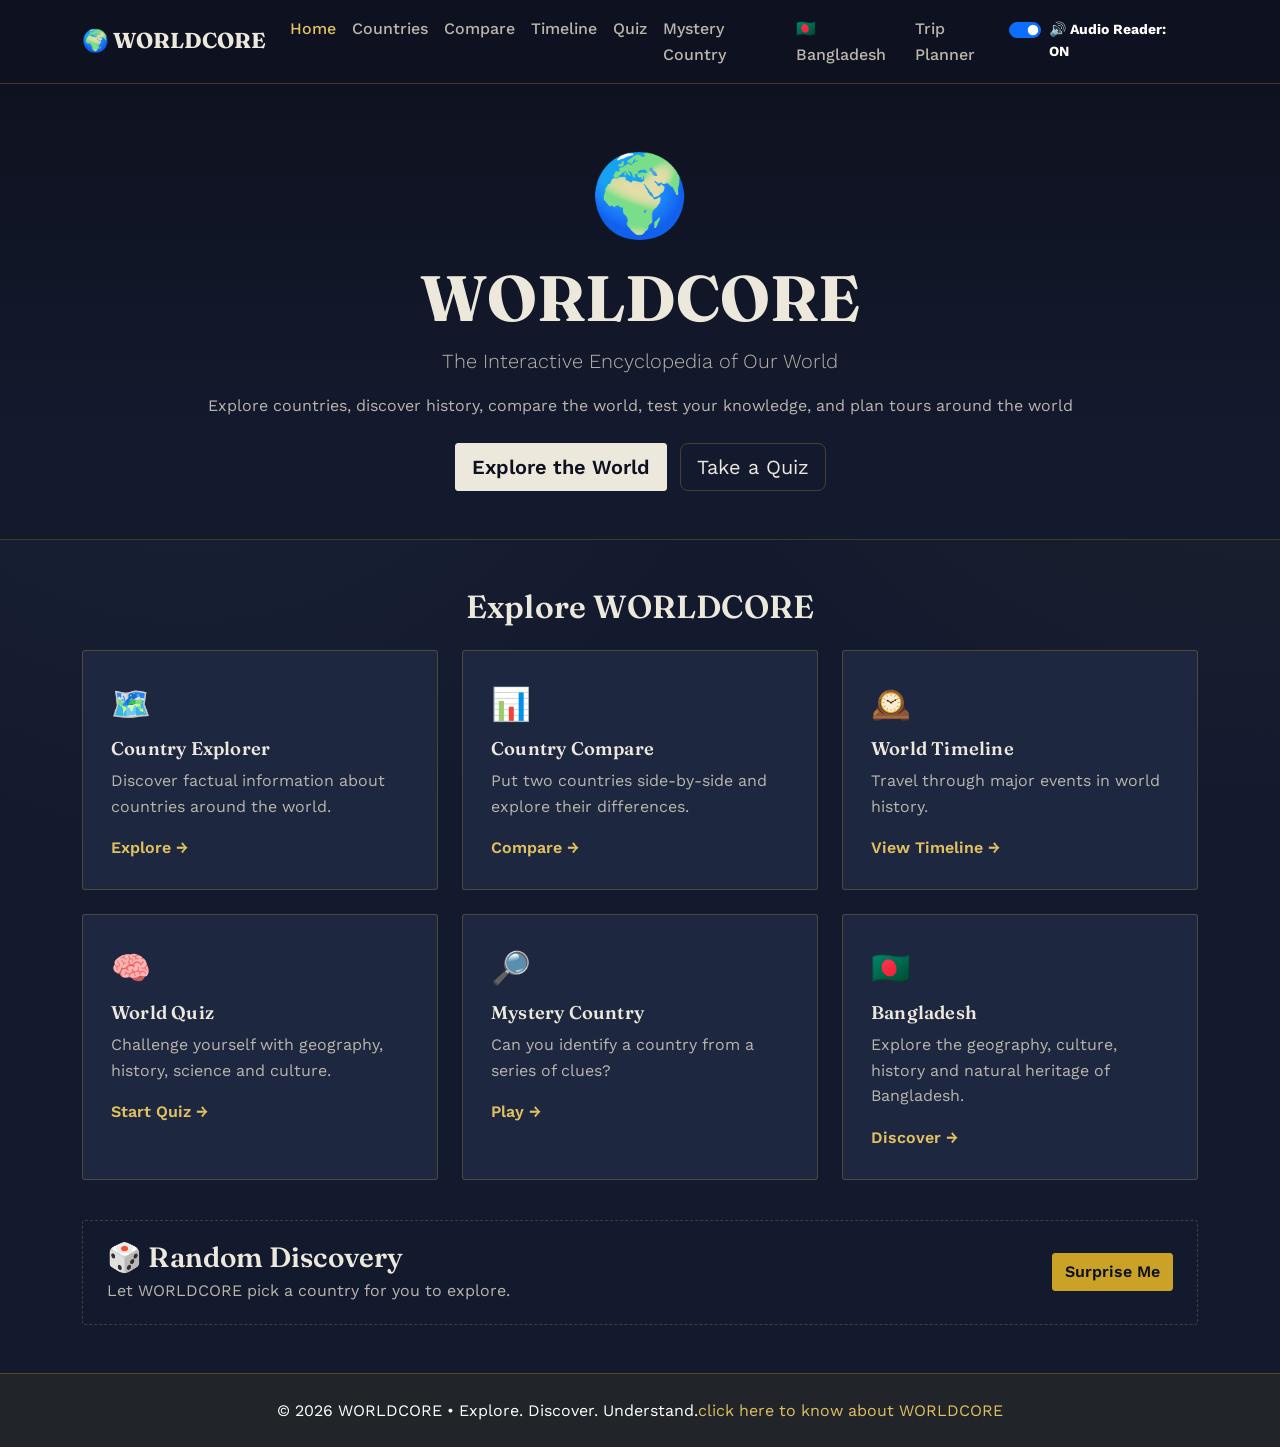
==== index.html @ 5ace5e3d "Add website files" ====
<!DOCTYPE html>
<html lang="en">
<head>
<meta charset="UTF-8">
<meta name="viewport" content="width=device-width, initial-scale=1.0">
<title>WORLDCORE | Interactive Encyclopedia</title>
<link href="https://cdn.jsdelivr.net/npm/bootstrap@5.3.3/dist/css/bootstrap.min.css" rel="stylesheet">
<link rel="stylesheet" href="css/style.css">
<style>
  /* Optional: Adds a gentle visual cursor state reminder when TTS engine is active */
  body.tts-enabled .feature-card {
    cursor: help;
  }
</style>
</head>
<body>
<nav class="navbar navbar-expand-lg navbar-dark bg-dark sticky-top">
<div class="container">
  <a class="navbar-brand fw-bold" href="index.html">🌍 WORLDCORE</a>
  
  <!-- NEW: Text-to-Speech Toggle Control inside Nav Bar -->
  <div class="d-flex align-items-center ms-auto me-3 order-lg-last">
    <div class="form-check form-switch text-white">
      <input class="form-check-input" type="checkbox" id="ttsToggle" checked>
      <label class="form-check-label small fw-bold" for="ttsToggle" id="ttsLabel">🔊 Audio Reader: ON</label>
    </div>
  </div>

  <button class="navbar-toggler" data-bs-toggle="collapse" data-bs-target="#nav"><span class="navbar-toggler-icon"></span></button>
  <div class="collapse navbar-collapse" id="nav">
    <ul class="navbar-nav ms-auto">
      <li class="nav-item"><a class="nav-link active" href="index.html">Home</a></li>
      <li class="nav-item"><a class="nav-link" href="countries.html">Countries</a></li>
      <li class="nav-item"><a class="nav-link" href="compare.html">Compare</a></li>
      <li class="nav-item"><a class="nav-link" href="timeline.html">Timeline</a></li>
      <li class="nav-item"><a class="nav-link" href="quiz.html">Quiz</a></li>
      <li class="nav-item"><a class="nav-link" href="mystery.html">Mystery Country</a></li>
      <li class="nav-item"><a class="nav-link" href="bangladesh.html">🇧🇩 Bangladesh</a></li>
      <li class="nav-item"><a class="nav-link" href="tripplanner.html">Trip Planner</a></li>
    </ul>
  </div>
</div>
</nav>

<header class="hero text-center text-white">
<div class="container py-5">
<div class="display-1 mb-3">🌍</div>
<h1 class="display-3 fw-bold">WORLDCORE</h1>
<p class="lead">The Interactive Encyclopedia of Our World</p>
<p class="mb-4">Explore countries, discover history, compare the world, test your knowledge, and plan tours around the world</p>
<a href="countries.html" class="btn btn-light btn-lg me-2">Explore the World</a>
<a href="quiz.html" class="btn btn-outline-light btn-lg">Take a Quiz</a>
</div></header>

<main class="container py-5">
<h2 class="text-center mb-4">Explore WORLDCORE</h2>
<div class="row g-4">
<div class="col-md-4"><div class="feature-card"><span>🗺️</span><h3>Country Explorer</h3><p>Discover factual information about countries around the world.</p><a href="countries.html">Explore →</a></div></div>
<div class="col-md-4"><div class="feature-card"><span>📊</span><h3>Country Compare</h3><p>Put two countries side-by-side and explore their differences.</p><a href="compare.html">Compare →</a></div></div>
<div class="col-md-4"><div class="feature-card"><span>🕰️</span><h3>World Timeline</h3><p>Travel through major events in world history.</p><a href="timeline.html">View Timeline →</a></div></div>
<div class="col-md-4"><div class="feature-card"><span>🧠</span><h3>World Quiz</h3><p>Challenge yourself with geography, history, science and culture.</p><a href="quiz.html">Start Quiz →</a></div></div>
<div class="col-md-4"><div class="feature-card"><span>🔎</span><h3>Mystery Country</h3><p>Can you identify a country from a series of clues?</p><a href="mystery.html">Play →</a></div></div>
<div class="col-md-4"><div class="feature-card"><span>🇧🇩</span><h3>Bangladesh</h3><p>Explore the geography, culture, history and natural heritage of Bangladesh.</p><a href="bangladesh.html">Discover →</a></div></div>
</div>

<div class="random-strip">
  <div>
    <h3 class="mb-1">🎲 Random Discovery</h3>
    <p>Let WORLDCORE pick a country for you to explore.</p>
  </div>
  <a href="#" id="randomLink" class="btn btn-dark">Surprise Me</a>
</div>
</main>

<script>
// --- Existing Randomizer Code ---
const randomCountries=["Bangladesh","Japan","France","Brazil","India","Canada","Australia","Egypt","United Kingdom","United States","Afghanistan", "Albania","Algeria","Andorra", "Angola","Antigua and Barbuda", "Argentina","Armenia","Austria","Azerbaijan","Bahamas","Bahrain","Barbados","Belarus","Belgium","Belize","Benin","Bhutan","Bolivia", "Bosnia and Herzegovina","Suriname","Timor-Leste","Vatican City","Venezuela", "Yemen","Oman","Zambia","Zimbabwe","Tuvalu","Saint Lucia","Senegal","Serbia","Spain","Sudan","South Sudan","Timor-Leste","San Marino","Rwanda"];
document.getElementById("randomLink").onclick=(e)=>{
  e.preventDefault();
  const pick=randomCountries[Math.floor(Math.random()*randomCountries.length)];
  location.href=`country.html?country=${encodeURIComponent(pick)}`;
};

// --- NEW: Audio Reader / Text-to-Speech Feature ---
const ttsToggle = document.getElementById('ttsToggle');
const ttsLabel = document.getElementById('ttsLabel');
const featureCards = document.querySelectorAll('.feature-card');

// Helper state checking function
function isTextToSpeechEnabled() {
  return ttsToggle.checked;
}

// Update label UI and clean up voice engine if turned off mid-speech
ttsToggle.addEventListener('change', () => {
  if (isTextToSpeechEnabled()) {
    ttsLabel.innerText = "🔊 Audio Reader: ON";
    document.body.classList.add('tts-enabled');
  } else {
    ttsLabel.innerText = "🔇 Audio Reader: OFF";
    document.body.classList.remove('tts-enabled');
    window.speechSynthesis.cancel(); // Stop talking instantly
  }
});

// Sync tracking initial style helper matching switch setup defaults
if(isTextToSpeechEnabled()) document.body.classList.add('tts-enabled');

// Map speech actions to all feature cards found inside the document structure
featureCards.forEach(card => {
  
  // 1. Mouse Hover Inbound Event
  card.addEventListener('mouseenter', () => {
    if (!isTextToSpeechEnabled()) return; // Abort if user chose "OFF"

    // Stop currently active queues to bypass lagging sound blocks
    window.speechSynthesis.cancel();

    // Isolate structural plain text values inside current container
    const textToSpeak = card.innerText;

    // Create a new utterance transaction target instance
    const utterance = new SpeechSynthesisUtterance(textToSpeak);
    
    // Custom clean-up speech filter: strips down raw arrow symbols read as noise
    utterance.text = textToSpeak.replace('→', ''); 

    // Execute core translation audio playback
    window.speechSynthesis.speak(utterance);
  });

  // 2. Mouse Leave Event
  card.addEventListener('mouseleave', () => {
    // Shuts the speaker off smoothly immediately as mouse drops boundaries away
    if (isTextToSpeechEnabled()) {
      window.speechSynthesis.cancel();
    }
  });
});
</script>

<footer class="bg-dark text-white text-center p-4">© 2026 WORLDCORE • Explore. Discover. Understand.<a href="about.html">click here to know about WORLDCORE</a></footer>
<script src="https://cdn.jsdelivr.net/npm/bootstrap@5.3.3/dist/js/bootstrap.bundle.min.js"></script>
</body>
</html>
---- css/style.css ----
/* ============================================================
   WORLDCORE — "Night Atlas" design system
   ============================================================ */

@import url('https://fonts.googleapis.com/css2?family=Fraunces:opsz,wght@9..144,400;9..144,600;9..144,700&family=Work+Sans:wght@400;500;600&display=swap');

:root{
  --ink-900:#0e1220;
  --ink-800:#141a2e;
  --ink-700:#1e2740;
  --ink-600:#2a3555;
  --brass:#c9a227;
  --brass-soft:#e0c05f;
  --teal:#4e8098;
  --parchment:#ede8dc;
  --parchment-dim:#b9b6ab;
  --sage:#7fa37b;
  --terracotta:#c06a4f;
  --rule: rgba(201,162,39,0.28);
  --radius: 3px;
}

*{box-sizing:border-box;}

body{
  background:var(--ink-800);
  color:var(--parchment);
  font-family:'Work Sans', sans-serif;
  font-size:16px;
  line-height:1.6;
  background-image:
    radial-gradient(ellipse at 15% -10%, rgba(78,128,152,0.14), transparent 45%),
    radial-gradient(ellipse at 100% 0%, rgba(201,162,39,0.08), transparent 40%);
}

h1,h2,h3,h4{
  font-family:'Fraunces', serif;
  font-weight:600;
  color:var(--parchment);
  letter-spacing:0.2px;
}

a{ color:var(--brass-soft); text-decoration:none; }
a:hover{ color:var(--brass); }

p{ color:var(--parchment-dim); }
.lead{ color:var(--parchment-dim); }
.text-secondary{ color:var(--parchment-dim) !important; }

/* ---------- Navbar ---------- */
.navbar{
  background:var(--ink-900) !important;
  border-bottom:1px solid var(--rule);
}
.navbar-brand{
  font-family:'Fraunces', serif;
  font-size:1.35rem;
  color:var(--parchment) !important;
}
.nav-link{
  color:var(--parchment-dim) !important;
  font-weight:500;
}
.nav-link:hover, .nav-link.active{
  color:var(--brass-soft) !important;
}
.btn-outline-light{
  border-color:var(--rule);
  color:var(--parchment);
}
.btn-outline-light:hover{
  background:var(--brass);
  border-color:var(--brass);
  color:var(--ink-900);
}

/* ---------- Buttons ---------- */
.btn-dark{
  background:var(--brass);
  border:1px solid var(--brass);
  color:var(--ink-900);
  font-weight:600;
  border-radius:var(--radius);
}
.btn-dark:hover{
  background:var(--brass-soft);
  border-color:var(--brass-soft);
  color:var(--ink-900);
}
.btn-light{
  background:var(--parchment);
  border:1px solid var(--parchment);
  color:var(--ink-900);
  font-weight:600;
  border-radius:var(--radius);
}
.btn-light:hover{ background:var(--brass-soft); border-color:var(--brass-soft); }

/* ---------- Hero (home) ---------- */
.hero{
  background:linear-gradient(180deg, var(--ink-900), var(--ink-800) 80%);
  border-bottom:1px solid var(--rule);
  padding-top:1rem;
}
.hero .display-3{ font-family:'Fraunces', serif; }

/* Bangladesh hero */
.bd-hero{
  background:linear-gradient(180deg, var(--ink-900), var(--ink-800) 85%);
  border-bottom:1px solid var(--rule);
}

/* ---------- Cards ---------- */
.feature-card, .info-box, .country-card, .mystery-card, .quiz-card{
  background:var(--ink-700);
  border:1px solid var(--rule);
  border-radius:var(--radius);
  padding:1.75rem;
  height:100%;
  transition:border-color .15s ease;
}
.feature-card:hover, .country-card:hover{
  border-color:var(--brass);
}
.feature-card span{
  font-size:2rem;
  display:block;
  margin-bottom:.5rem;
}
.feature-card h3, .info-box h3{
  font-size:1.15rem;
  margin-bottom:.5rem;
}
.feature-card a{
  font-weight:600;
}

.country-card{ text-align:center; }
.country-card .flag{ font-size:2.5rem; margin-bottom:.5rem; }
.country-card h3{ margin-bottom:.35rem; }
.country-card p{ font-size:.92rem; margin-bottom:1rem; }

/* ---------- Country profile hero ---------- */
.country-hero{
  border-bottom:1px solid var(--rule);
  padding-bottom:2rem;
  margin-bottom:.5rem;
  text-align:center;
}

/* ---------- Forms ---------- */
.form-control, .form-select{
  background:var(--ink-700);
  border:1px solid var(--rule);
  color:var(--parchment);
}
.form-control:focus, .form-select:focus{
  background:var(--ink-700);
  color:var(--parchment);
  border-color:var(--brass);
  box-shadow:0 0 0 .2rem rgba(201,162,39,0.18);
}
.form-control::placeholder{ color:var(--parchment-dim); }

/* ---------- Tables (compare) ---------- */
.table{
  color:var(--parchment);
  border-color:var(--rule);
}
.table thead th{
  font-family:'Fraunces', serif;
  font-weight:600;
  background:var(--ink-900);
  color:var(--brass-soft);
  border-color:var(--rule);
}
.table td, .table th{
  border-color:var(--rule) !important;
  background:transparent;
}
.table-bordered{ border-color:var(--rule); }

/* ---------- Timeline ---------- */
.timeline{
  position:relative;
  border-left:2px solid var(--rule);
  padding-left:2rem;
  margin-top:2rem;
}
.timeline > div{
  position:relative;
  padding-bottom:2.25rem;
}
.timeline > div::before{
  content:'';
  position:absolute;
  left:-2.42rem;
  top:.35rem;
  width:.65rem;
  height:.65rem;
  border-radius:50%;
  background:var(--brass);
  border:2px solid var(--ink-800);
}
.timeline span{
  display:inline-block;
  font-size:.85rem;
  color:var(--teal);
  font-weight:600;
  margin-bottom:.15rem;
}
.timeline h3{ font-size:1.2rem; margin-bottom:.25rem; }

/* ---------- Quiz ---------- */
.quiz-card{ max-width:640px; margin:0 auto; }
.answer{
  border-color:var(--rule);
  color:var(--parchment);
  border-radius:var(--radius);
}
.answer:hover{
  background:var(--ink-600);
  border-color:var(--brass);
  color:var(--parchment);
}
.answer.border-success{
  border-color:var(--sage) !important;
  border-width:2px;
  color:var(--sage);
}
.answer.border-danger{
  border-color:var(--terracotta) !important;
  border-width:2px;
  color:var(--terracotta);
}
#score{ color:var(--brass-soft); }

/* ---------- Mystery ---------- */
.mystery-card{ max-width:640px; margin:0 auto; text-align:center; }
#answer.correct{ color:var(--sage); }
#answer.incorrect{ color:var(--terracotta); }

/* ---------- Footer ---------- */
footer{
  background:var(--ink-900) !important;
  border-top:1px solid var(--rule);
  color:var(--parchment-dim) !important;
}

/* ---------- Random Discovery ---------- */
.random-strip{
  border:1px dashed var(--rule);
  border-radius:var(--radius);
  padding:1.25rem 1.5rem;
  display:flex;
  align-items:center;
  justify-content:space-between;
  gap:1rem;
  flex-wrap:wrap;
  margin-top:2.5rem;
}
.random-strip p{ margin:0; }

/* ---------- Category chips (timeline filter) ---------- */
.chip{
  display:inline-block;
  padding:.35rem .9rem;
  border:1px solid var(--rule);
  border-radius:999px;
  color:var(--parchment-dim);
  font-size:.85rem;
  margin:0 .4rem .4rem 0;
  cursor:pointer;
  background:transparent;
}
.chip.active{
  background:var(--brass);
  border-color:var(--brass);
  color:var(--ink-900);
  font-weight:600;
}

/* ---------- Divisions grid (bangladesh) ---------- */
.division-card{
  background:var(--ink-700);
  border:1px solid var(--rule);
  border-radius:var(--radius);
  padding:1.1rem 1.3rem;
  height:100%;
}
.division-card h4{ font-size:1.05rem; margin-bottom:.35rem; color:var(--brass-soft); }
.division-card p{ font-size:.9rem; margin:0; }


/* ---------- Country map (Leaflet) ---------- */
.map-section{
  margin-top:1.5rem;
  background:var(--ink-700);
  border:1px solid var(--rule);
  border-radius:var(--radius);
  padding:1rem;
}
.map-section[hidden]{ display:none; }
.map-head{ display:flex; flex-wrap:wrap; gap:.75rem; align-items:center; justify-content:space-between; margin-bottom:.75rem; }
.map-head h3{ margin:0; font-size:1.25rem; }
.map-actions{ display:flex; gap:.5rem; flex-wrap:wrap; }
.country-map{
  height:520px;
  width:100%;
  border:1px solid var(--rule);
  border-radius:var(--radius);
  background:var(--ink-900);
  z-index:0;
}
.map-status{ margin:.75rem 0 0; font-size:.95rem; }
.map-hint{ margin:.5rem 0 0; font-size:.8rem; opacity:.8; }
.map-section.is-full{
  position:fixed; inset:0; z-index:2000;
  margin:0; border-radius:0; display:flex; flex-direction:column;
}
.map-section.is-full .country-map{ flex:1; height:auto; }
body.map-full{ overflow:hidden; }
.leaflet-popup-content{ color:#222; }
.leaflet-container p{ color:inherit; }
@media (max-width:576px){ .country-map{ height:380px; } }
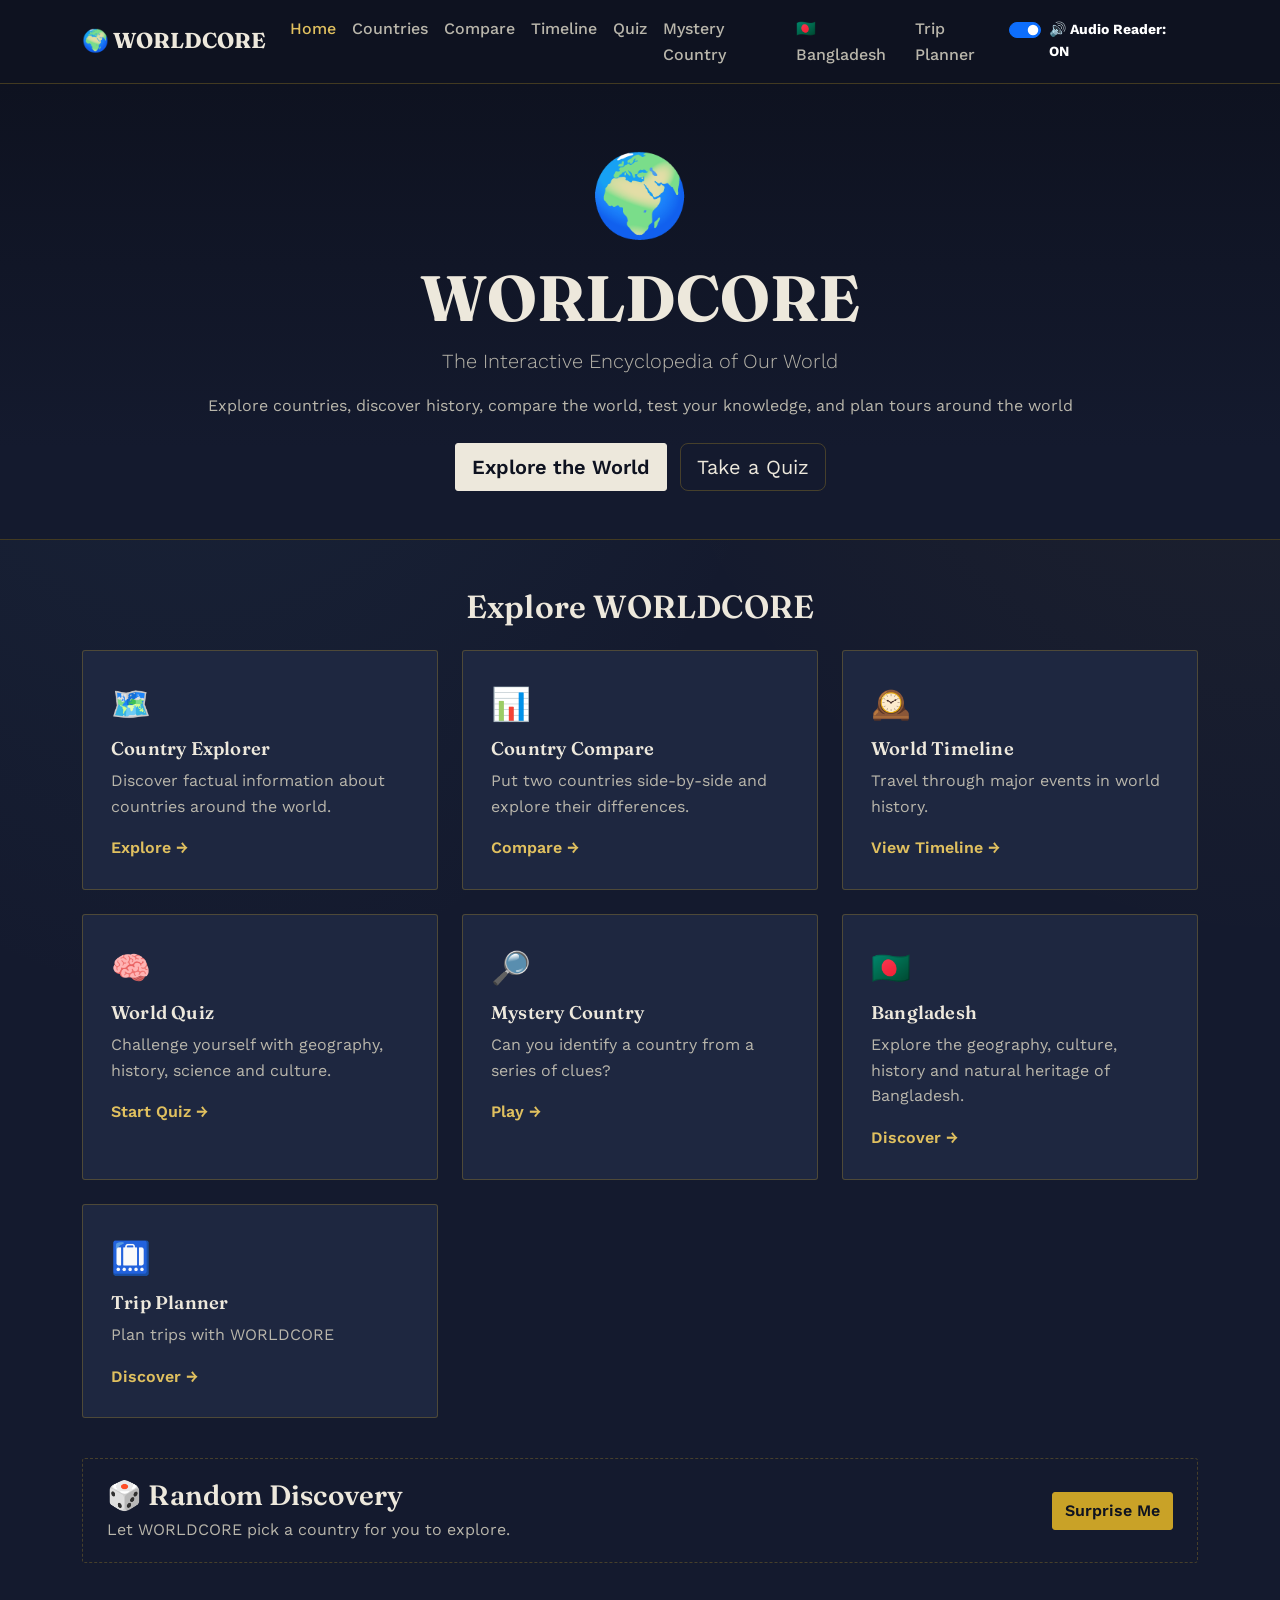
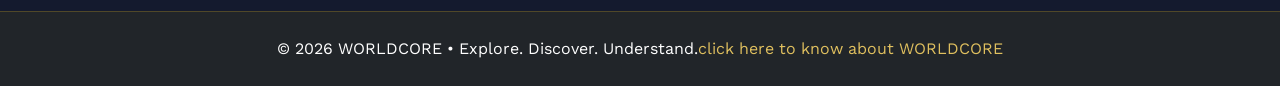
==== commit def058f1: "Update website code and fix bugs" ====
--- a/index.html
+++ b/index.html
@@ -61,6 +61,7 @@
 <div class="col-md-4"><div class="feature-card"><span>🧠</span><h3>World Quiz</h3><p>Challenge yourself with geography, history, science and culture.</p><a href="quiz.html">Start Quiz →</a></div></div>
 <div class="col-md-4"><div class="feature-card"><span>🔎</span><h3>Mystery Country</h3><p>Can you identify a country from a series of clues?</p><a href="mystery.html">Play →</a></div></div>
 <div class="col-md-4"><div class="feature-card"><span>🇧🇩</span><h3>Bangladesh</h3><p>Explore the geography, culture, history and natural heritage of Bangladesh.</p><a href="bangladesh.html">Discover →</a></div></div>
+<div class="col-md-4"><div class="feature-card"><span>🛄</span><h3>Trip Planner</h3><p>Plan trips with WORLDCORE</p><a href="tripplanner.html">Discover →</a></div></div>
 </div>
 
 <div class="random-strip">
